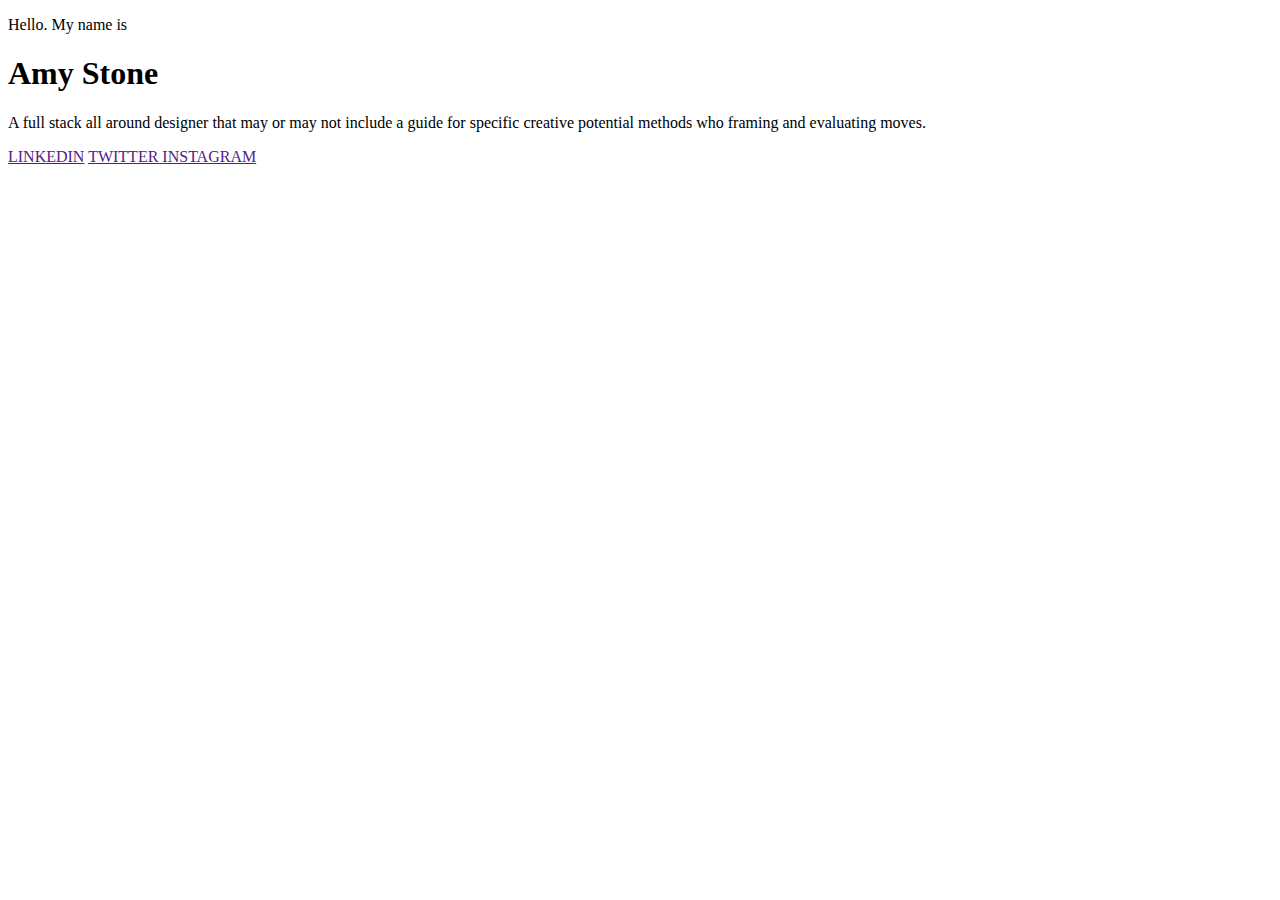
==== my-cv/index.html @ 9a8fb6be "my cv" ====
<!DOCTYPE html>
<html lang="en">
  <head>
    <meta charset="UTF-8" />
    <meta http-equiv="X-UA-Compatible" content="IE=edge" />
    <meta name="viewport" content="width=device-width, initial-scale=1.0" />
    <title>CV</title>
    <link rel="stylesheet" href="/css/style.css" />
    <link
      rel="stylesheet"
      href="https://cdnjs.cloudflare.com/ajax/libs/font-awesome/5.15.3/css/all.min.css"
      integrity="sha512-iBBXm8fW90+nuLcSKlbmrPcLa0OT92xO1BIsZ+ywDWZCvqsWgccV3gFoRBv0z+8dLJgyAHIhR35VZc2oM/gI1w=="
      crossorigin="anonymous"
    />
    <link rel="preconnect" href="https://fonts.gstatic.com" />
    <link
      href="https://fonts.googleapis.com/css2?family=Poppins:ital,wght@0,100;0,200;0,300;0,400;0,500;0,600;0,700;0,800;0,900;1,100;1,200;1,300;1,400;1,500;1,600;1,700;1,800;1,900&display=swap"
      rel="stylesheet"
    />
  </head>
  <body>
    <div class="main-container">
      <div class="content-left">
        <div id="toggle" class="nav-toggle">
          <div class="menu-line"></div>
        </div>
        <div class="top-pagination"></div>
        <div class="information"></div>
      </div>
      <div class="content-right">
        <div class="home session">
          <div class="home-content-left">
            <p class="home-pre">Hello. My name is</p>
            <h1 class="home-title">Amy Stone</h1>
            <p class="home-description">
              A full stack all around designer that may or may not include a
              guide for specific creative potential methods who framing and
              evaluating moves.
            </p>
            <div class="home-social">
              <a href="">LINKEDIN</a>
              <a href="">TWITTER </a>
              <a href="">INSTAGRAM</a>
            </div>
          </div>
          <div class="home-content-right">
            <img src="/images/home.jpg" alt="" srcset="" />
          </div>
        </div>
      </div>
    </div>
  </body>
</html>
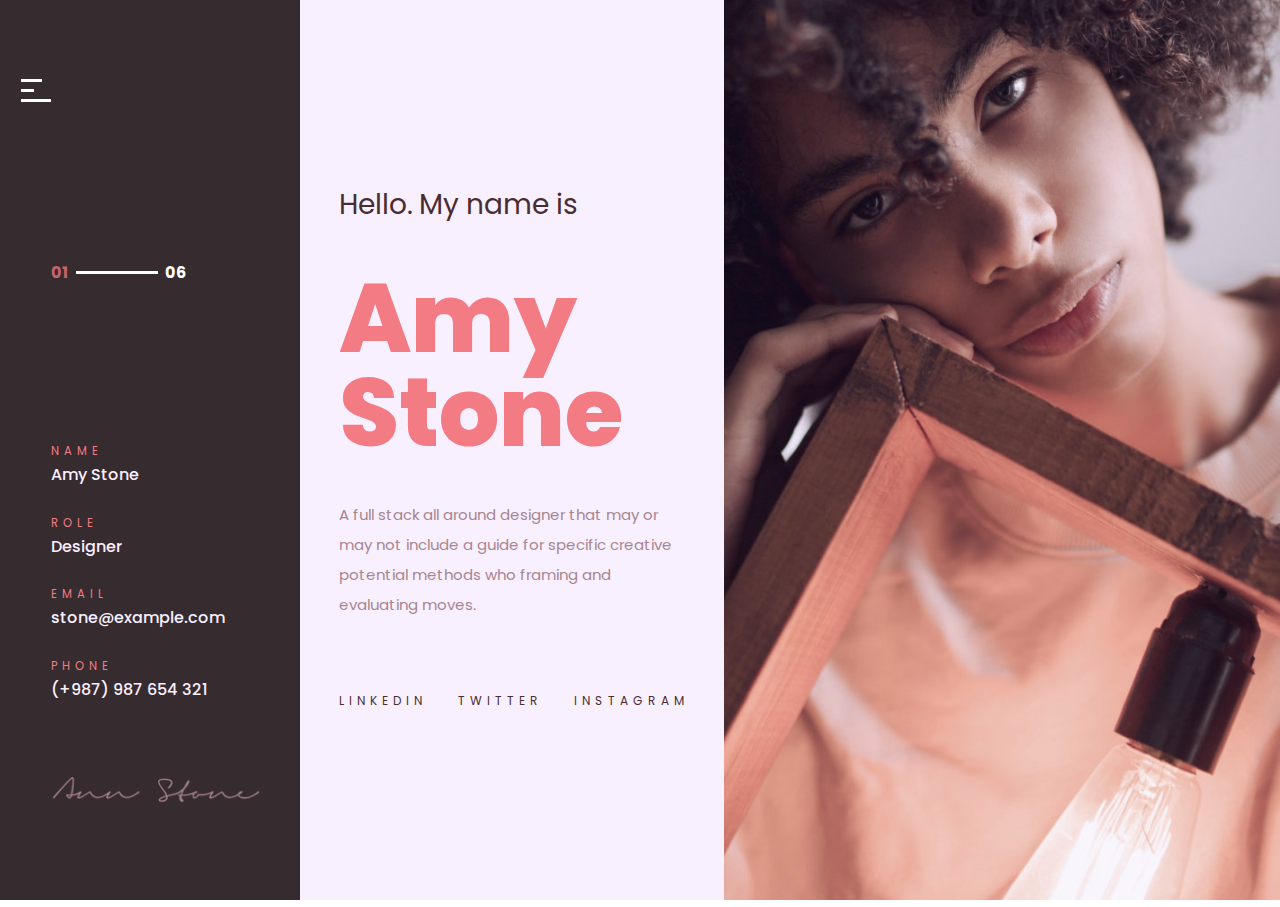
==== commit ae6eec16: "top pagination responsive" ====
--- a/my-cv/index.html
+++ b/my-cv/index.html
@@ -5,7 +5,7 @@
     <meta http-equiv="X-UA-Compatible" content="IE=edge" />
     <meta name="viewport" content="width=device-width, initial-scale=1.0" />
     <title>CV</title>
-    <link rel="stylesheet" href="/css/style.css" />
+    <link rel="stylesheet" href="/my-cv/css/style.css" />
     <link
       rel="stylesheet"
       href="https://cdnjs.cloudflare.com/ajax/libs/font-awesome/5.15.3/css/all.min.css"
@@ -24,8 +24,32 @@
         <div id="toggle" class="nav-toggle">
           <div class="menu-line"></div>
         </div>
-        <div class="top-pagination"></div>
-        <div class="information"></div>
+        <div class="top-pagination">
+          <div class="current-session">01</div>
+          <div class="pagination-line"></div>
+          <div class="total-session">06</div>
+        </div>
+        <div class="information">
+          <div class="my-info">
+            <div class="my-info-title">NAME</div>
+            <div class="my-info-content">Amy Stone</div>
+          </div>
+          <div class="my-info">
+            <div class="my-info-title">ROLE</div>
+            <div class="my-info-content">Designer</div>
+          </div>
+          <div class="my-info">
+            <div class="my-info-title">Email</div>
+            <div class="my-info-content">stone@example.com</div>
+          </div>
+          <div class="my-info">
+            <div class="my-info-title">PHONE</div>
+            <div class="my-info-content">(+987) 987 654 321</div>
+          </div>
+          <div class="signature">
+            <img src="/my-cv/images/signature.png" alt="" srcset="" />
+          </div>
+        </div>
       </div>
       <div class="content-right">
         <div class="home session">
@@ -44,7 +68,7 @@
             </div>
           </div>
           <div class="home-content-right">
-            <img src="/images/home.jpg" alt="" srcset="" />
+            <img src="/my-cv/images/home.jpg" alt="" srcset="" />
           </div>
         </div>
       </div>
--- a/my-cv/css/style.css
+++ b/my-cv/css/style.css
@@ -0,0 +1,250 @@
+:root {
+  --background-color-content-left: #362b2e;
+  --background-color-home-content-left: #f9f0ff;
+  --content-color-dark-black: #492d31;
+  --title-color-light-pink: #f37b83;
+  --content-color-light-pink: #a88590;
+  --toggle-menu-color: #fff;
+  --number-current-session-color: #c6646b;
+  --info-title-color: #f37b83;
+  --info-content-color: #faefff;
+}
+* {
+  padding: 0;
+  margin: 0;
+  box-sizing: border-box;
+  font-family: 'Poppins', sans-serif;
+}
+/* session   */
+.session {
+  height: 100vh;
+  padding-left: 4%;
+}
+/* content-left - pagination */
+.content-left {
+  width: 23.4%;
+  height: 100vh;
+  background-color: var(--background-color-content-left);
+  position: fixed;
+  top: 0;
+  left: 0;
+  padding-left: 4%;
+  display: flex;
+  flex-direction: column;
+  justify-content: space-around;
+  color: var(--toggle-menu-color);
+}
+.nav-toggle {
+  height: 23px;
+  width: 30px;
+  display: flex;
+  justify-content: flex-start;
+  align-items: center;
+  position: relative;
+  transition: 0.5s;
+  transform: translateX(-100%);
+}
+.nav-toggle:hover {
+  justify-content: flex-end;
+}
+.nav-toggle::before {
+  content: '';
+  width: 21px;
+  height: 3px;
+  background-color: var(--toggle-menu-color);
+  position: absolute;
+  top: 0;
+  transition: 0.5s;
+}
+.nav-toggle::after {
+  content: '';
+  width: 30px;
+  height: 3px;
+  background-color: var(--toggle-menu-color);
+  position: absolute;
+  bottom: 0;
+}
+.menu-line {
+  width: 13px;
+  height: 3px;
+  background-color: var(--toggle-menu-color);
+  transition: 0.5s;
+}
+/* pagination */
+.top-pagination {
+  display: flex;
+  justify-content: flex-start;
+  align-items: center;
+  font-weight: 700;
+}
+.pagination-line {
+  width: 33%;
+  height: 3px;
+  margin: 0 3%;
+  background-color: var(--toggle-menu-color);
+}
+.current-session {
+  color: var(--number-current-session-color);
+}
+.my-info {
+  margin-bottom: 10%;
+}
+.my-info-title {
+  text-transform: uppercase;
+  color: var(--info-title-color);
+  letter-spacing: 5px;
+  font-size: 12px;
+  font-size: 0.9vw;
+}
+.my-info-content {
+  color: var(--info-content-color);
+  line-height: 30px;
+  font-weight: 500;
+}
+.signature {
+  margin-right: 15%;
+  padding: 18% 0 4% 0;
+}
+.signature img {
+  object-fit: contain;
+  max-width: 100%;
+  max-height: 100%;
+}
+/* session 1 - home */
+
+.home {
+  display: flex;
+  justify-content: center;
+  flex-wrap: wrap;
+  background-color: var(--background-color-home-content-left);
+}
+
+/* content-right */
+.content-right {
+  width: 76.6%;
+  margin-left: 23.4%;
+}
+
+.home-content-left {
+  width: 40.9%;
+  height: 100%;
+  display: flex;
+  flex-direction: column;
+  justify-content: center;
+}
+.home-pre {
+  color: var(--content-color-dark-black);
+  font-size: 28px;
+  margin-bottom: 7.3%;
+}
+.home-title {
+  color: var(--title-color-light-pink);
+  font-size: 100px;
+  font-size: 7.5vw;
+  line-height: 94px;
+  padding: 4.7% 0;
+  font-weight: 800;
+}
+.home-description {
+  color: var(--content-color-light-pink);
+  font-size: 15px;
+  margin: 5.5% 9% 5.5% 0;
+  word-break: keep-all;
+  line-height: 30px;
+}
+.home-social {
+  display: flex;
+  flex-wrap: wrap;
+  justify-content: space-between;
+  margin: 8% 9% 0 0;
+  font-size: 12px;
+  line-height: 30px;
+  letter-spacing: 5px;
+}
+.home-social a {
+  text-decoration: none;
+  color: var(--content-color-dark-black);
+  margin-top: 4%;
+}
+
+.home-content-right {
+  width: 59.1%;
+}
+.home-content-right img {
+  width: 100%;
+  height: 100%;
+  object-fit: cover;
+}
+
+/* responsive */
+
+/* Extra large devices (large desktops, 1200px and up) */
+@media (min-width: 1200px) {
+}
+
+/* Large devices (desktops, less than 1200px) */
+@media (max-width: 1199.98px) {
+  .content-left {
+    width: 100%;
+    height: 55px;
+    position: fixed;
+    top: 0;
+    left: 0;
+    display: flex;
+    flex-direction: row;
+    justify-content: space-between;
+    align-items: center;
+  }
+  .content-right {
+    width: 100%;
+    margin-left: 0;
+    margin-top: 55px;
+  }
+  .top-pagination {
+    justify-content: flex-end;
+    padding-right: 4%;
+    width: 30%;
+  }
+  .information {
+    display: none;
+  }
+  .nav-toggle {
+    transform: translateX(0);
+  }
+}
+
+/*  Large devices (desktops, 992px and up) */
+@media (min-width: 992px) and (max-width: 1199.98px) {
+}
+
+/*  Medium devices (tablets, less than 992px) */
+@media (max-width: 991.98px) {
+}
+
+/*  Medium devices (tablets, 768px and up) */
+@media (min-width: 768px) and (max-width: 991.98px) {
+}
+
+/*  Small devices (landscape phones, less than 768px) */
+@media (max-width: 767.98px) {
+  .home-content-right {
+    display: none;
+  }
+  .home-content-left {
+    width: 100%;
+  }
+  .home {
+    padding: 10%;
+  }
+  .top-pagination {
+    width: 80%;
+  }
+}
+
+/*  Small devices (landscape phones, 576px and up) */
+@media (min-width: 576px) and (max-width: 767.98px) {
+}
+
+/*  Extra small devices (portrait phones, less than 576px) */
+@media (max-width: 575.98px) {
+}
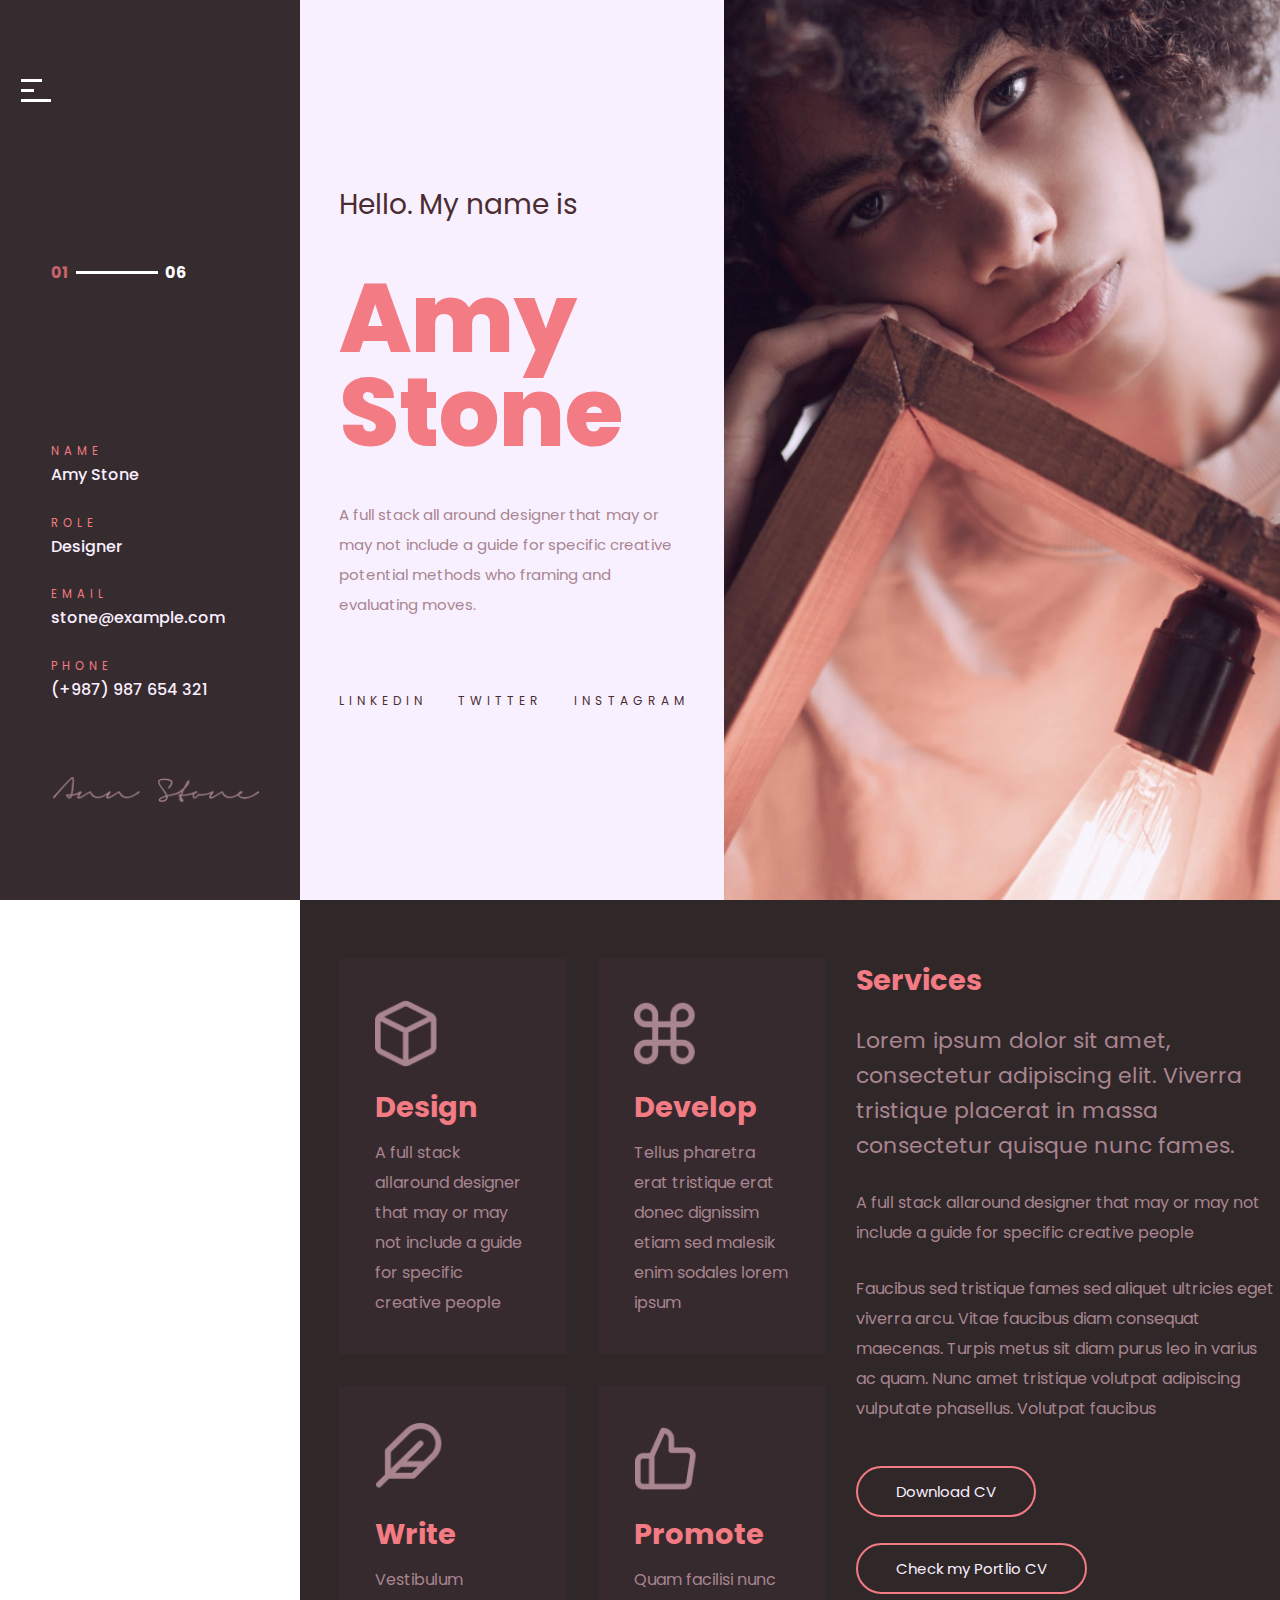
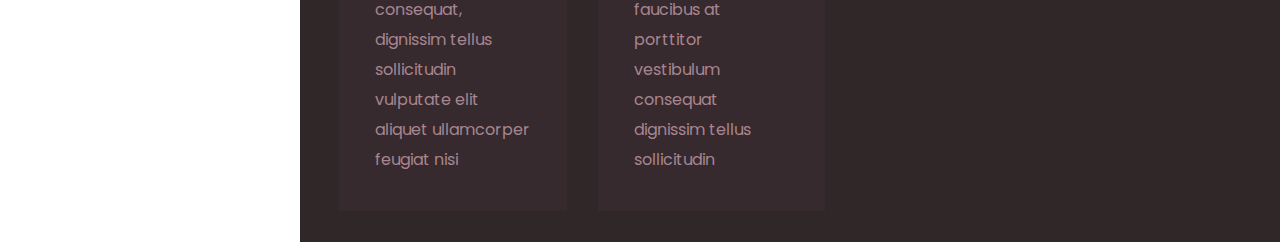
==== commit c644f6d0: "content service page" ====
--- a/my-cv/index.html
+++ b/my-cv/index.html
@@ -52,7 +52,8 @@
         </div>
       </div>
       <div class="content-right">
-        <div class="home session">
+        <!-- home -->
+        <div id="home" class="home session">
           <div class="home-content-left">
             <p class="home-pre">Hello. My name is</p>
             <h1 class="home-title">Amy Stone</h1>
@@ -71,6 +72,66 @@
             <img src="/my-cv/images/home.jpg" alt="" srcset="" />
           </div>
         </div>
+        <!-- services -->
+        <div id="services" class="services session">
+          <div class="service-detail-wrapper">
+            <div class="service-detail">
+              <img src="/my-cv/images/service1.png" alt="" srcset="" />
+              <h3 class="session-title">Design</h3>
+              <p class="session-detail-des">
+                A full stack allaround designer that may or may not include a
+                guide for specific creative people
+              </p>
+            </div>
+            <div class="service-detail">
+              <img src="/my-cv/images/service2.png" alt="" srcset="" />
+              <h3 class="session-title">Develop</h3>
+              <p class="session-detail-des">
+                Tellus pharetra erat tristique erat donec dignissim etiam sed
+                malesik enim sodales lorem ipsum
+              </p>
+            </div>
+            <div class="service-detail">
+              <img src="/my-cv/images/service3.png" alt="" srcset="" />
+              <h3 class="session-title">Write</h3>
+              <p class="session-detail-des">
+                Vestibulum consequat, dignissim tellus sollicitudin vulputate
+                elit aliquet ullamcorper feugiat nisi
+              </p>
+            </div>
+            <div class="service-detail">
+              <img src="/my-cv/images/service4.png" alt="" srcset="" />
+              <h3 class="session-title">Promote</h3>
+              <p class="session-detail-des">
+                Quam facilisi nunc faucibus at porttitor vestibulum consequat
+                dignissim tellus sollicitudin
+              </p>
+            </div>
+          </div>
+          <div class="service-description-wrapper">
+            <h3 class="session-title">Services</h3>
+            <p class="session-info">
+              Lorem ipsum dolor sit amet, consectetur adipiscing elit. Viverra
+              tristique placerat in massa consectetur quisque nunc fames.
+            </p>
+            <p class="session-detail-des">
+              A full stack allaround designer that may or may not include a
+              guide for specific creative people
+            </p>
+            <p class="session-detail-des">
+              Faucibus sed tristique fames sed aliquet ultricies eget viverra
+              arcu. Vitae faucibus diam consequat maecenas. Turpis metus sit
+              diam purus leo in varius ac quam. Nunc amet tristique volutpat
+              adipiscing vulputate phasellus. Volutpat faucibus
+            </p>
+            <div class="service-group-btn">
+              <button><a href="http://facebook.com">Download CV</a></button>
+              <button>
+                <a href="http://facebook.com">Check my Portlio CV</a>
+              </button>
+            </div>
+          </div>
+        </div>
       </div>
     </div>
   </body>
--- a/my-cv/css/style.css
+++ b/my-cv/css/style.css
@@ -2,12 +2,16 @@
   --background-color-content-left: #362b2e;
   --background-color-home-content-left: #f9f0ff;
   --content-color-dark-black: #492d31;
-  --title-color-light-pink: #f37b83;
   --content-color-light-pink: #a88590;
   --toggle-menu-color: #fff;
   --number-current-session-color: #c6646b;
-  --info-title-color: #f37b83;
-  --info-content-color: #faefff;
+  --title-color: #f37b83;
+  --content-color: #faefff;
+  --background-color-services: #302729;
+  --session-content-color: #a88590;
+  --session-content-hover: #faefff;
+  --service-detail-background-color: #362a2e;
+  --font-size-content: 15px;
 }
 * {
   padding: 0;
@@ -15,10 +19,41 @@
   box-sizing: border-box;
   font-family: 'Poppins', sans-serif;
 }
+button {
+  display: inline;
+}
+a {
+  text-decoration: none;
+  color: var(--content-color);
+}
+a:focus {
+  outline: none;
+}
 /* session   */
 .session {
-  height: 100vh;
   padding-left: 4%;
+  padding-top: 6%;
+}
+.session-detail-des {
+  margin-top: 6%;
+  color: var(--session-content-color);
+  transition: all 0.2s ease-in-out;
+  line-height: 30px;
+}
+.session-detail-des:hover {
+  color: var(--session-content-hover);
+}
+.session-info {
+  font-size: 22px;
+  line-height: 35px;
+  margin-bottom: 4%;
+  color: var(--session-content-color);
+}
+.session-title {
+  color: var(--title-color);
+  margin-bottom: 5%;
+  font-size: 30px;
+  font-size: 2.26vw;
 }
 /* content-left - pagination */
 .content-left {
@@ -41,7 +76,7 @@
   justify-content: flex-start;
   align-items: center;
   position: relative;
-  transition: 0.5s;
+  transition: linear 1s ease-in-out;
   transform: translateX(-100%);
 }
 .nav-toggle:hover {
@@ -54,7 +89,7 @@
   background-color: var(--toggle-menu-color);
   position: absolute;
   top: 0;
-  transition: 0.5s;
+  transition: linear 1s ease-in-out;
 }
 .nav-toggle::after {
   content: '';
@@ -68,7 +103,7 @@
   width: 13px;
   height: 3px;
   background-color: var(--toggle-menu-color);
-  transition: 0.5s;
+  transition: linear 1s ease-in-out;
 }
 /* pagination */
 .top-pagination {
@@ -91,13 +126,13 @@
 }
 .my-info-title {
   text-transform: uppercase;
-  color: var(--info-title-color);
+  color: var(--title-color);
   letter-spacing: 5px;
   font-size: 12px;
   font-size: 0.9vw;
 }
 .my-info-content {
-  color: var(--info-content-color);
+  color: var(--content-color);
   line-height: 30px;
   font-weight: 500;
 }
@@ -117,6 +152,8 @@
   justify-content: center;
   flex-wrap: wrap;
   background-color: var(--background-color-home-content-left);
+  height: 100vh;
+  padding-top: 0;
 }
 
 /* content-right */
@@ -138,7 +175,7 @@
   margin-bottom: 7.3%;
 }
 .home-title {
-  color: var(--title-color-light-pink);
+  color: var(--title-color);
   font-size: 100px;
   font-size: 7.5vw;
   line-height: 94px;
@@ -147,7 +184,7 @@
 }
 .home-description {
   color: var(--content-color-light-pink);
-  font-size: 15px;
+  font-size: var(--font-size-content);
   margin: 5.5% 9% 5.5% 0;
   word-break: keep-all;
   line-height: 30px;
@@ -175,7 +212,59 @@
   height: 100%;
   object-fit: cover;
 }
-
+/* services */
+.services {
+  background-color: var(--background-color-services);
+  height: auto;
+  display: flex;
+}
+.service-detail-wrapper {
+  width: 55%;
+  display: flex;
+  flex-wrap: wrap;
+}
+.service-description-wrapper {
+  width: 45%;
+}
+.service-detail {
+  width: 44%;
+  margin: 0 6% 6% 0;
+  padding: 7%;
+  background-color: var(--service-detail-background-color);
+}
+.service-detail img {
+  width: 50%;
+  object-fit: contain;
+  margin-bottom: 4%;
+}
+
+.service-group-btn {
+  display: grid;
+  grid-template-columns: 1fr;
+  margin-top: 4%;
+  font-size: var(--font-size-content);
+
+  /* place-items: center center; */
+}
+.service-group-btn button {
+  color: var(--content-color);
+  border: 2px solid var(--title-color);
+  background-color: transparent;
+  text-align: center;
+  padding: 12px 38px;
+  cursor: pointer;
+  vertical-align: middle;
+  text-decoration: none;
+  border-radius: 59px;
+  transition: all 0.2s linear;
+  margin: 6% 6% 0 0;
+  width: fit-content;
+  font-size: 100%;
+}
+.service-group-btn button:hover {
+  color: var(--content-color);
+  background-color: var(--title-color);
+}
 /* responsive */
 
 /* Extra large devices (large desktops, 1200px and up) */
